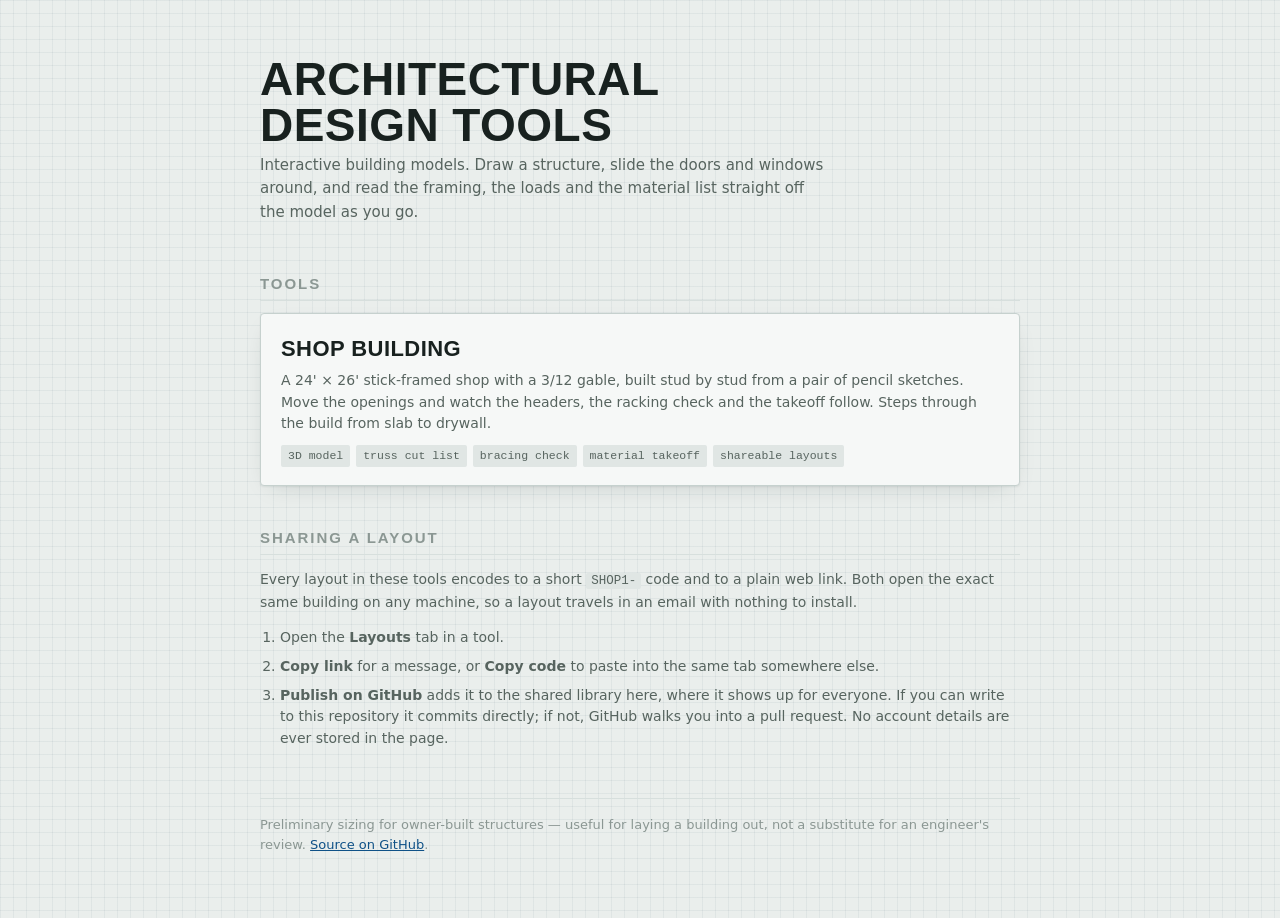
==== index.html @ 98db4de0 "Set up the tools site with a shared layout library Moves the shop building model in under shop-build" ====
<!doctype html>
<html lang="en">
<head>
<meta charset="utf-8">
<meta name="viewport" content="width=device-width,initial-scale=1">
<title>Architectural Design Tools</title>
<meta name="description" content="Interactive building models: draw a structure, move the openings, and read the framing, loads and material list off the model.">
<style>
:root {
  --paper: #eaeeec; --surface: #f6f8f7; --surface-2: #e0e6e4;
  --ink: #18211f; --ink-2: #57645f; --ink-3: #8b9793;
  --rule: #c6d1ce; --rule-soft: #d7dfdd;
  --chalk: #0f5187; --keel: #bb4218;
  --grid: rgba(30, 70, 90, 0.055);
  --shadow: 0 1px 2px rgba(20,40,36,.07), 0 8px 24px -12px rgba(20,40,36,.22);
  --f-display: 'Haettenschweiler', 'Arial Narrow', 'Oswald', sans-serif;
  --f-body: system-ui, -apple-system, 'Segoe UI', sans-serif;
  --f-mono: ui-monospace, 'SF Mono', Menlo, monospace;
}
@media (prefers-color-scheme: dark) {
  :root {
    --paper: #101516; --surface: #171d1f; --surface-2: #202829;
    --ink: #e2e9e7; --ink-2: #94a3a0; --ink-3: #6d7b78;
    --rule: #2a3436; --rule-soft: #212a2c;
    --chalk: #61b0e9; --keel: #e57c4e;
    --grid: rgba(120,190,220,.05);
    --shadow: 0 1px 2px rgba(0,0,0,.4), 0 10px 28px -14px rgba(0,0,0,.7);
  }
}
* { box-sizing: border-box; }
body {
  margin: 0; padding: 0 20px 64px;
  font-family: var(--f-body); font-size: 15px; line-height: 1.55;
  color: var(--ink); background-color: var(--paper);
  background-image: linear-gradient(var(--grid) 1px, transparent 1px),
                    linear-gradient(90deg, var(--grid) 1px, transparent 1px);
  background-size: 13px 13px;
  -webkit-font-smoothing: antialiased;
}
.wrap { max-width: 760px; margin: 0 auto; }
header { padding: 56px 0 8px; }
h1 {
  margin: 0 0 6px; font-family: var(--f-display); font-weight: 700;
  font-size: clamp(30px, 6vw, 46px); line-height: 1; letter-spacing: 0.01em;
  text-transform: uppercase; text-wrap: balance;
}
header p { margin: 0; color: var(--ink-2); max-width: 60ch; }
h2 {
  margin: 40px 0 12px; font-family: var(--f-display); font-size: 15px;
  letter-spacing: 0.13em; text-transform: uppercase; color: var(--ink-3);
  border-bottom: 1px solid var(--rule-soft); padding-bottom: 5px;
}
a { color: var(--chalk); }
.tool {
  display: block; text-decoration: none; color: inherit;
  border: 1px solid var(--rule); border-radius: 4px; background: var(--surface);
  padding: 18px 20px; margin-bottom: 12px; box-shadow: var(--shadow);
}
.tool:hover { border-color: var(--chalk); }
.tool:focus-visible { outline: 2px solid var(--keel); outline-offset: 2px; }
.tool h3 {
  margin: 0 0 4px; font-family: var(--f-display); font-size: 22px;
  letter-spacing: 0.02em; text-transform: uppercase;
}
.tool p { margin: 0 0 10px; color: var(--ink-2); font-size: 14px; }
.facts { display: flex; flex-wrap: wrap; gap: 6px; }
.facts span {
  font-family: var(--f-mono); font-size: 11.5px; color: var(--ink-2);
  background: var(--surface-2); border-radius: 2px; padding: 2px 7px;
}
.note { color: var(--ink-2); font-size: 14px; }
.note code {
  font-family: var(--f-mono); font-size: 12.5px; background: var(--surface-2);
  padding: 1px 5px; border-radius: 2px;
}
ol.steps { padding-left: 20px; color: var(--ink-2); font-size: 14px; }
ol.steps li { margin-bottom: 7px; }
footer { margin-top: 48px; padding-top: 16px; border-top: 1px solid var(--rule-soft); color: var(--ink-3); font-size: 13px; }
</style>
</head>
<body>
<div class="wrap">
  <header>
    <h1>Architectural Design Tools</h1>
    <p>Interactive building models. Draw a structure, slide the doors and windows
       around, and read the framing, the loads and the material list straight off
       the model as you go.</p>
  </header>

  <h2>Tools</h2>

  <a class="tool" href="shop-building/">
    <h3>Shop Building</h3>
    <p>A 24' × 26' stick-framed shop with a 3/12 gable, built stud by stud from a
       pair of pencil sketches. Move the openings and watch the headers, the racking
       check and the takeoff follow. Steps through the build from slab to drywall.</p>
    <div class="facts">
      <span>3D model</span><span>truss cut list</span><span>bracing check</span>
      <span>material takeoff</span><span>shareable layouts</span>
    </div>
  </a>

  <h2>Sharing a layout</h2>
  <p class="note">Every layout in these tools encodes to a short <code>SHOP1-</code>
     code and to a plain web link. Both open the exact same building on any machine,
     so a layout travels in an email with nothing to install.</p>
  <ol class="steps">
    <li>Open the <strong>Layouts</strong> tab in a tool.</li>
    <li><strong>Copy link</strong> for a message, or <strong>Copy code</strong> to paste
        into the same tab somewhere else.</li>
    <li><strong>Publish on GitHub</strong> adds it to the shared library here, where
        it shows up for everyone. If you can write to this repository it commits
        directly; if not, GitHub walks you into a pull request. No account details
        are ever stored in the page.</li>
  </ol>

  <footer>
    Preliminary sizing for owner-built structures — useful for laying a building out,
    not a substitute for an engineer's review.
    <a href="https://github.com/jeffpyles/architectural-design-tools">Source on GitHub</a>.
  </footer>
</div>
</body>
</html>
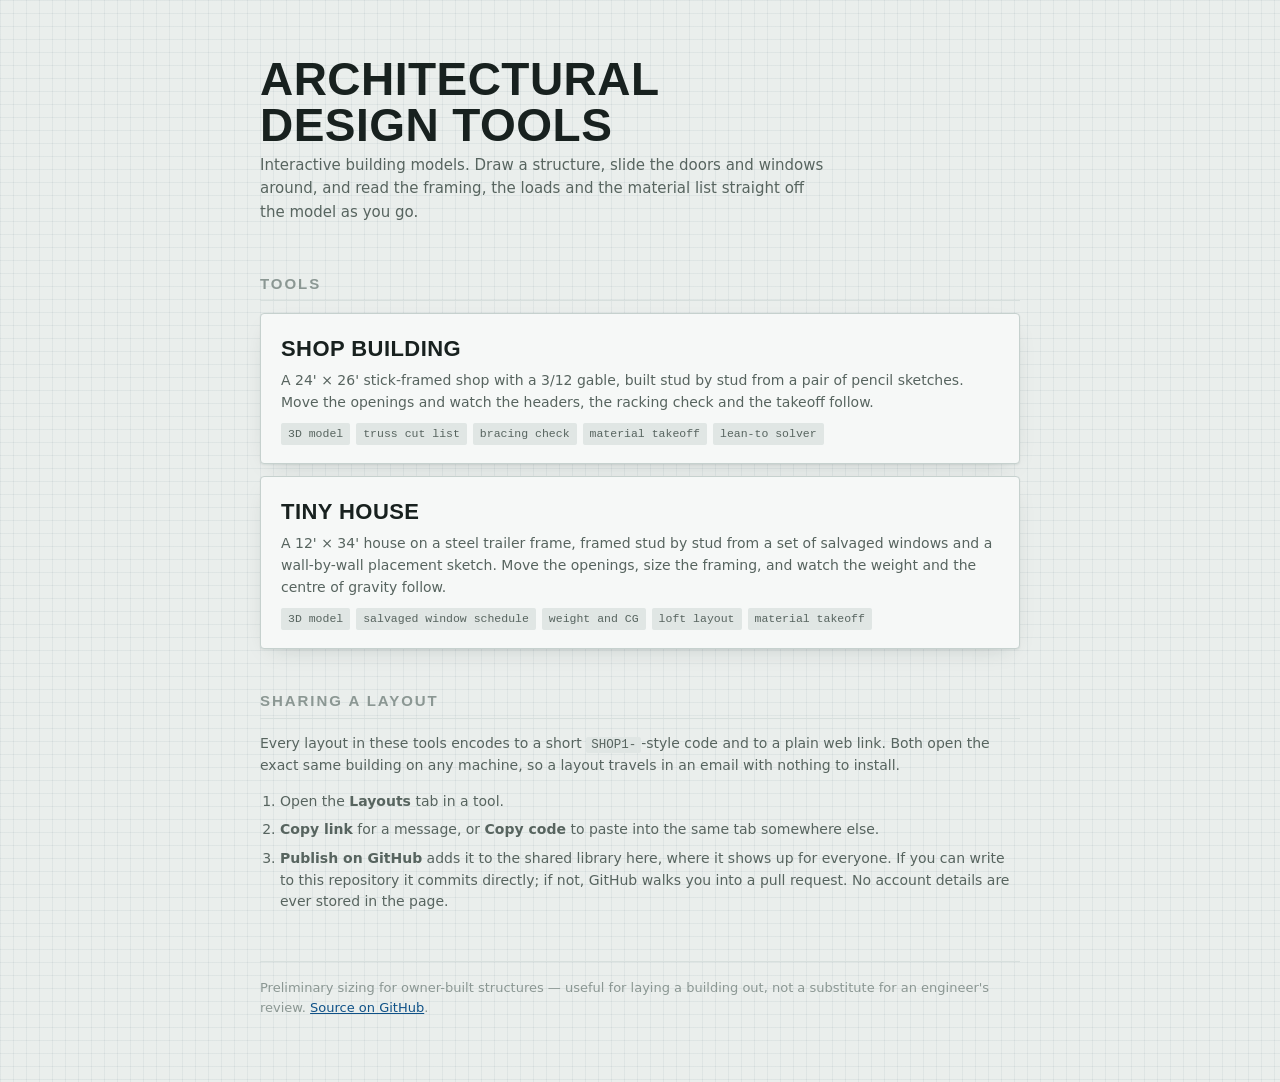
==== commit 31eb93fc: "Add the tiny house, and the seam it needed A 12' × 34' house on a steel trailer frame, built from th" ====
--- a/index.html
+++ b/index.html
@@ -91,17 +91,17 @@
 
   <a class="tool" href="shop-building/">
     <h3>Shop Building</h3>
-    <p>A 24' × 26' stick-framed shop with a 3/12 gable, built stud by stud from a
-       pair of pencil sketches. Move the openings and watch the headers, the racking
-       check and the takeoff follow. Steps through the build from slab to drywall.</p>
-    <div class="facts">
-      <span>3D model</span><span>truss cut list</span><span>bracing check</span>
-      <span>material takeoff</span><span>shareable layouts</span>
-    </div>
+    <p>A 24' × 26' stick-framed shop with a 3/12 gable, built stud by stud from a pair of pencil sketches. Move the openings and watch the headers, the racking check and the takeoff follow.</p>
+    <div class="facts"><span>3D model</span><span>truss cut list</span><span>bracing check</span><span>material takeoff</span><span>lean-to solver</span></div>
+  </a>
+  <a class="tool" href="tiny-house/">
+    <h3>Tiny House</h3>
+    <p>A 12' × 34' house on a steel trailer frame, framed stud by stud from a set of salvaged windows and a wall-by-wall placement sketch. Move the openings, size the framing, and watch the weight and the centre of gravity follow.</p>
+    <div class="facts"><span>3D model</span><span>salvaged window schedule</span><span>weight and CG</span><span>loft layout</span><span>material takeoff</span></div>
   </a>
 
   <h2>Sharing a layout</h2>
-  <p class="note">Every layout in these tools encodes to a short <code>SHOP1-</code>
+  <p class="note">Every layout in these tools encodes to a short <code>SHOP1-</code>-style
      code and to a plain web link. Both open the exact same building on any machine,
      so a layout travels in an email with nothing to install.</p>
   <ol class="steps">
